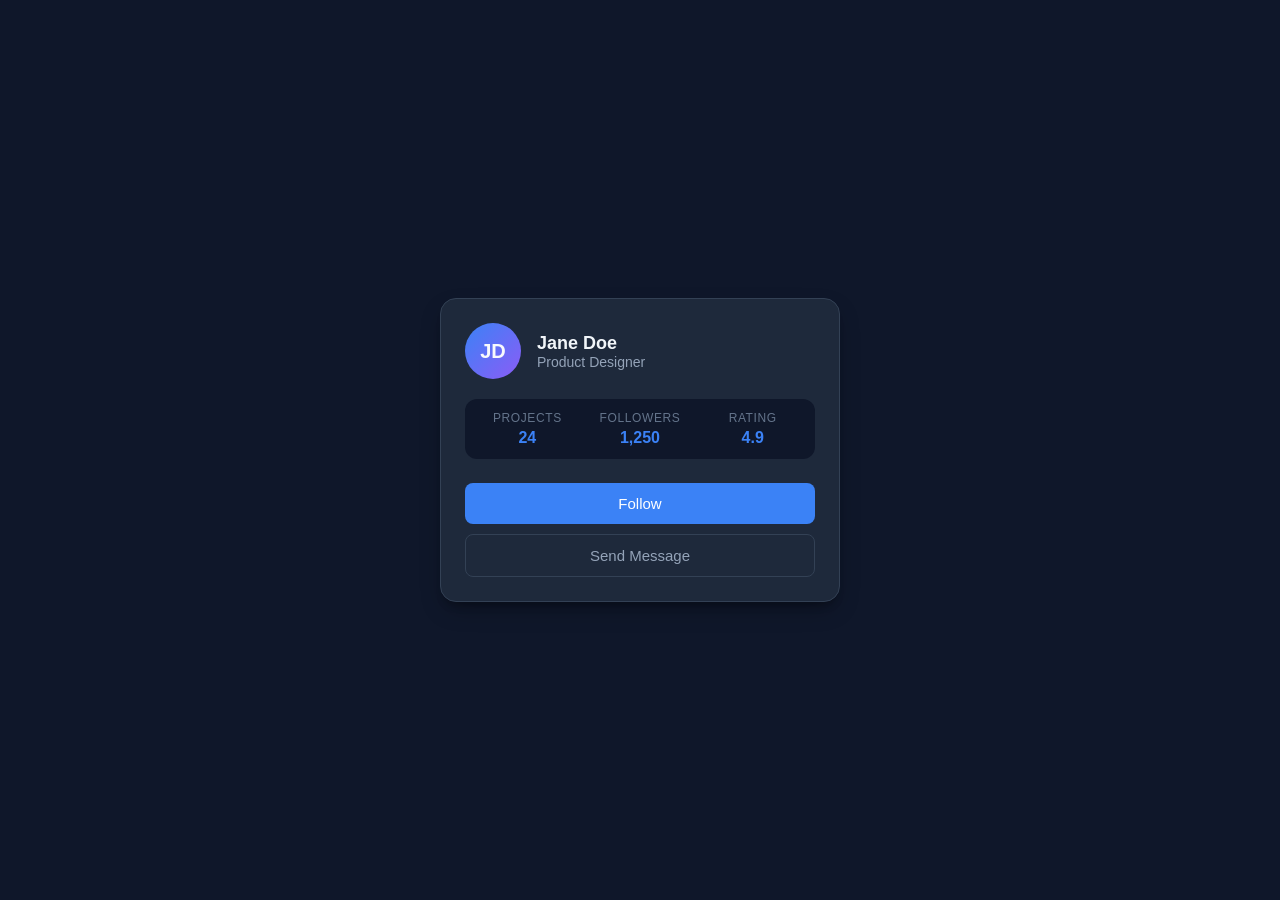
==== index.html @ aef6914f "added css and js" ====
<!DOCTYPE html>
<html lang="en">
<head>
  <meta charset="UTF-8">
  <meta name="viewport" content="width=device-width, initial-scale=1.0">
  <title>User Profile Dashboard</title>
  <!-- Link to External CSS -->
  <link rel="stylesheet" href="style.css">
</head>
<body>

  <!-- UI Component Card -->
  <div class="card">
    <div class="header">
      <div class="avatar">JD</div>
      <div class="user-info">
        <h2>Jane Doe</h2>
        <p>Product Designer</p>
      </div>
    </div>
    
    <div class="stats">
      <div class="stat-item">
        <span class="stat-label">Projects</span>
        <span class="stat-value">24</span>
      </div>
      <div class="stat-item">
        <span class="stat-label">Followers</span>
        <!-- Added an ID here so JS can update this count dynamically -->
        <span class="stat-value" id="follower-count">1,250</span>
      </div>
      <div class="stat-item">
        <span class="stat-label">Rating</span>
        <span class="stat-value">4.9</span>
      </div>
    </div>

    <div class="actions">
      <button class="btn btn-primary" id="btn-follow">Follow</button>
      <button class="btn btn-secondary" id="btn-message">Send Message</button>
    </div>
  </div>

  <!-- Link to External JavaScript -->
  <script src="script.js"></script>
</body>
</html>
---- style.css ----
/* Reset and Core Styles */
* {
  box-sizing: border-box;
  margin: 0;
  padding: 0;
}

body {
  font-family: -apple-system, BlinkMacSystemFont, "Segoe UI", Roboto, Helvetica, Arial, sans-serif;
  background-color: #0f172a; /* Deep slate background */
  color: #f8fafc;
  display: flex;
  justify-content: center;
  align-items: center;
  min-height: 100vh;
  padding: 20px;
}

/* Glassmorphism Dashboard Card */
.card {
  background-color: #1e293b; /* Dark slate card body */
  border: 1px solid #334155;
  border-radius: 16px;
  padding: 24px;
  width: 100%;
  max-width: 400px;
  box-shadow: 0 10px 25px -5px rgba(0, 0, 0, 0.3), 0 8px 10px -6px rgba(0, 0, 0, 0.3);
}

/* Profile Header */
.header {
  display: flex;
  align-items: center;
  gap: 16px;
  margin-bottom: 20px;
}

.avatar {
  width: 56px;
  height: 56px;
  border-radius: 50%;
  background: linear-gradient(135deg, #3b82f6, #8b5cf6); /* Blue to purple gradient placeholder */
  display: flex;
  align-items: center;
  justify-content: center;
  font-weight: bold;
  font-size: 1.25rem;
}

.user-info h2 {
  font-size: 1.125rem;
  font-weight: 600;
  color: #f1f5f9;
}

.user-info p {
  font-size: 0.875rem;
  color: #94a3b8;
}

/* Quick Stats Section */
.stats {
  display: grid;
  grid-template-columns: repeat(3, 1fr);
  gap: 12px;
  background-color: #0f172a;
  padding: 12px;
  border-radius: 12px;
  margin-bottom: 24px;
  text-align: center;
}

.stat-item span {
  display: block;
}

.stat-label {
  font-size: 0.75rem;
  color: #64748b;
  text-transform: uppercase;
  letter-spacing: 0.05em;
  margin-bottom: 4px;
}

.stat-value {
  font-size: 1rem;
  font-weight: 700;
  color: #3b82f6;
  transition: color 0.3s ease;
}

/* Action Buttons */
.actions {
  display: flex;
  flex-direction: column;
  gap: 10px;
}

.btn {
  font-family: inherit;
  font-size: 0.938rem;
  font-weight: 500;
  padding: 12px 24px;
  border: none;
  border-radius: 8px;
  cursor: pointer;
  transition: all 0.2s ease;
  text-align: center;
}

.btn-primary {
  background-color: #3b82f6;
  color: white;
}

.btn-primary:hover {
  background-color: #2563eb;
  transform: translateY(-1px);
}

/* Following state class triggered by JS */
.btn-primary.following {
  background-color: #10b981; /* Green success color */
}
.btn-primary.following:hover {
  background-color: #059669;
}

.btn-secondary {
  background-color: transparent;
  color: #94a3b8;
  border: 1px solid #334155;
}

.btn-secondary:hover {
  background-color: #334155;
  color: #f1f5f9;
}
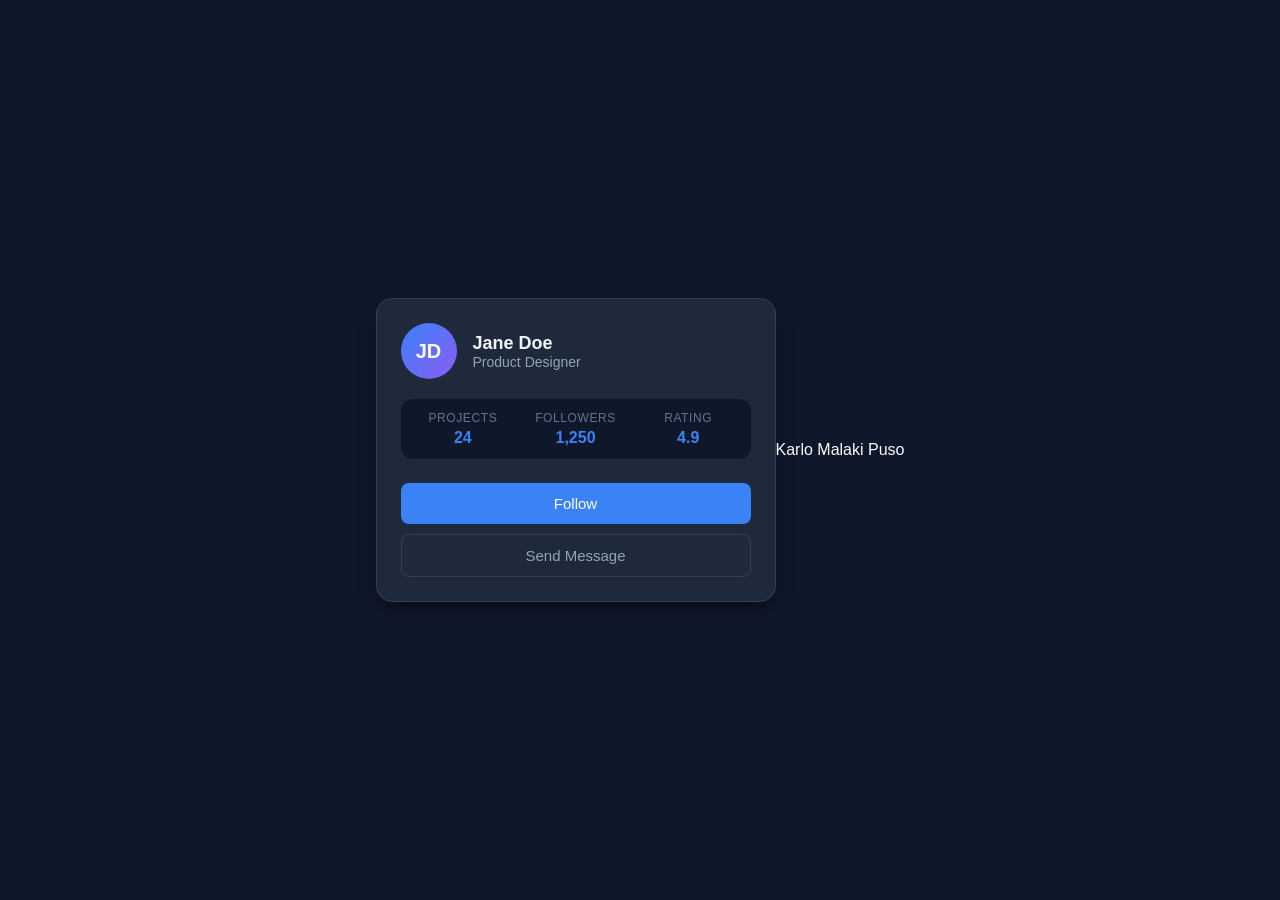
==== commit a3d92abd: "Karlo" ====
--- a/index.html
+++ b/index.html
@@ -41,6 +41,8 @@
     </div>
   </div>
 
+  <p>Karlo Malaki Puso</p>
+
   <!-- Link to External JavaScript -->
   <script src="script.js"></script>
 </body>
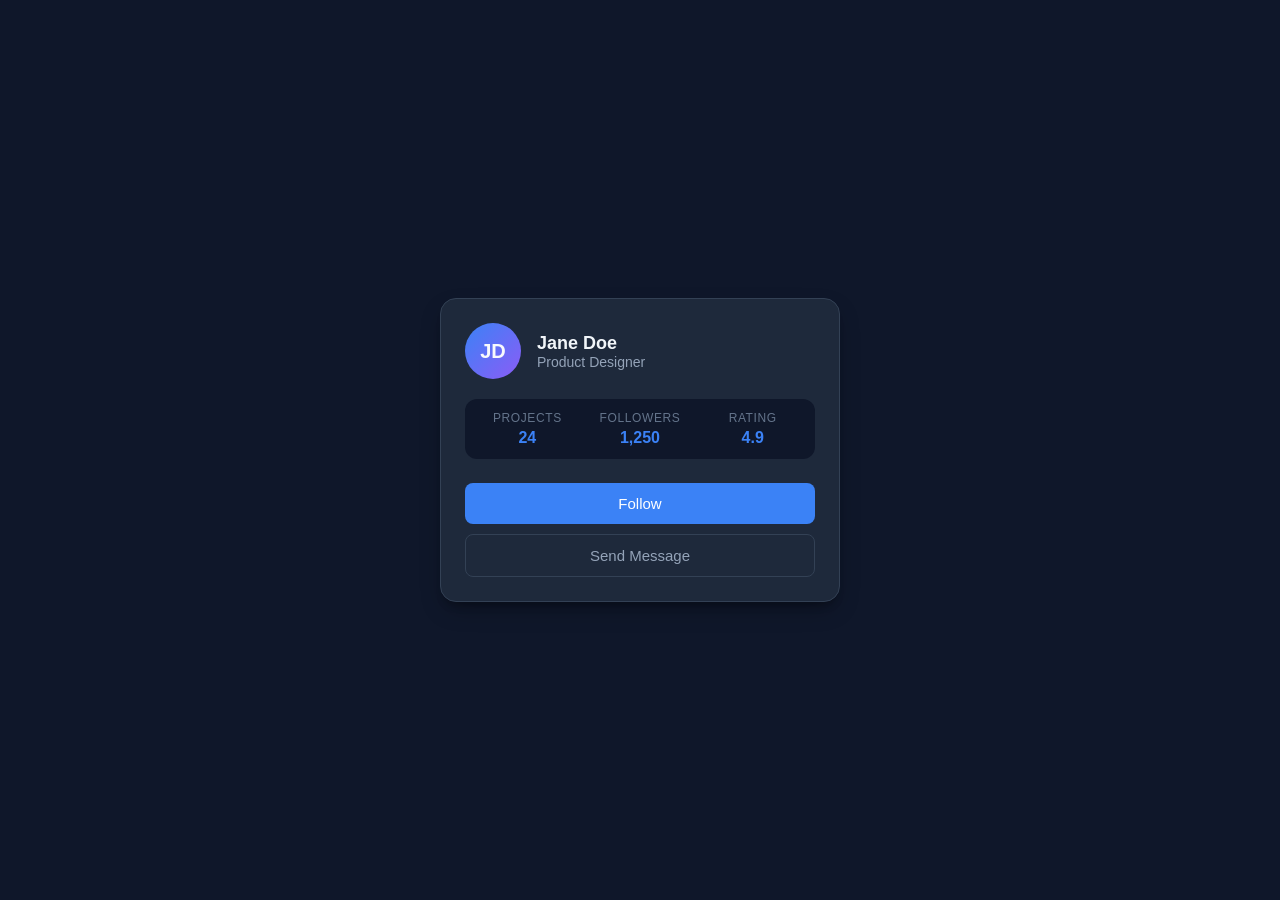
==== commit 9dc72f47: "TEST COMMIT" ====
--- a/index.html
+++ b/index.html
@@ -41,9 +41,7 @@
     </div>
   </div>
 
-  <p>Karlo Malaki Puso</p>
-
-  <!-- Link to External JavaScript -->
+ 
   <script src="script.js"></script>
 </body>
 </html>
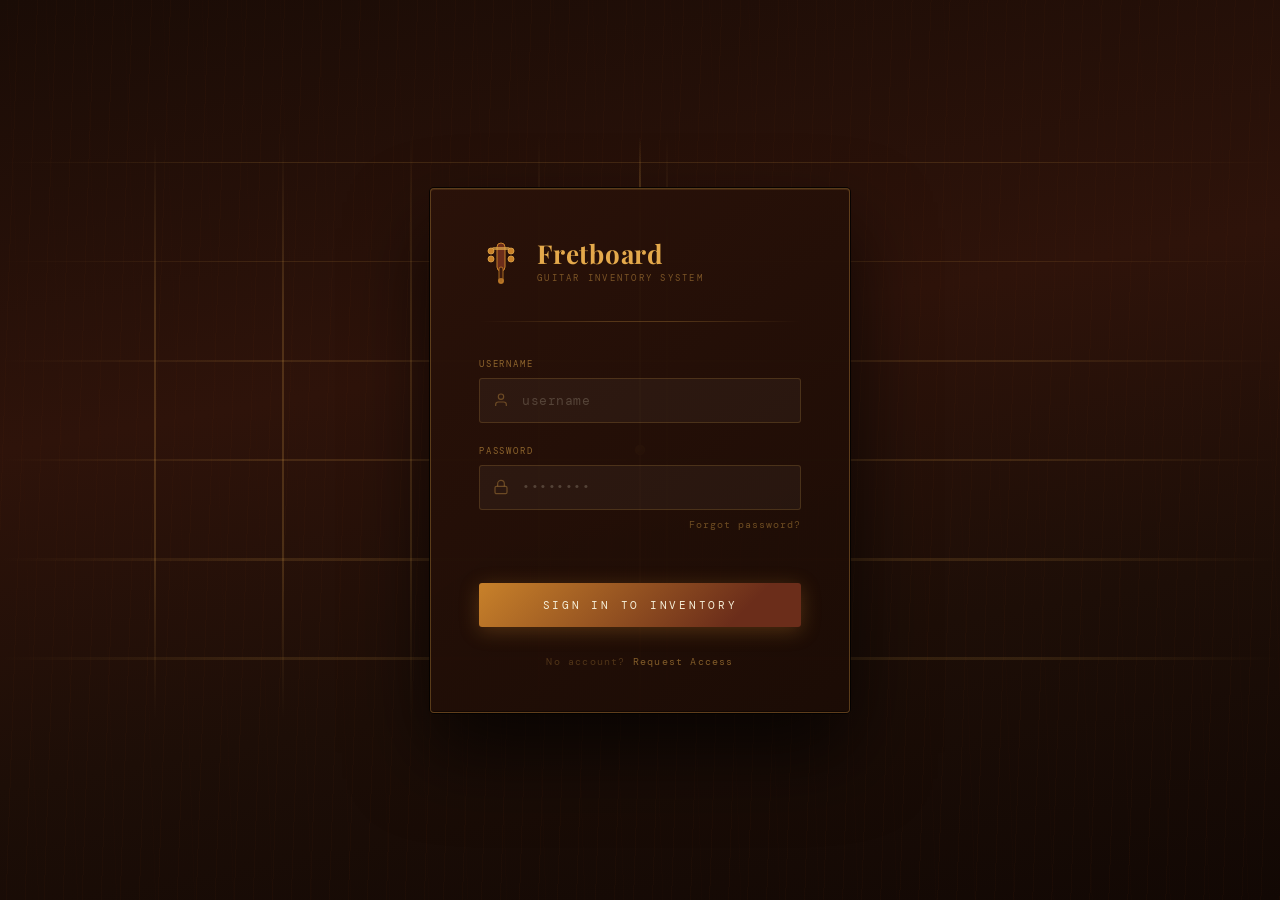
==== commit c3d6bc67: "LUH adad" ====
--- a/index.html
+++ b/index.html
@@ -1,47 +1,416 @@
 <!DOCTYPE html>
 <html lang="en">
 <head>
-  <meta charset="UTF-8">
-  <meta name="viewport" content="width=device-width, initial-scale=1.0">
-  <title>User Profile Dashboard</title>
-  <!-- Link to External CSS -->
-  <link rel="stylesheet" href="style.css">
+  <meta charset="UTF-8" />
+  <meta name="viewport" content="width=device-width, initial-scale=1.0" />
+  <title>Fretboard — Guitar Inventory</title>
+  <link href="https://fonts.googleapis.com/css2?family=Playfair+Display:ital,wght@0,400;0,700;1,400&family=DM+Mono:wght@300;400;500&display=swap" rel="stylesheet" />
+  <style>
+    :root {
+      --mahogany: #3b1a0e;
+      --rosewood: #6b2d1a;
+      --amber: #c8812a;
+      --gold: #e4a94b;
+      --cream: #f5eed8;
+      --parchment: #ede0c4;
+      --dark: #1a0c06;
+      --string: rgba(228, 169, 75, 0.25);
+    }
+
+    *, *::before, *::after { box-sizing: border-box; margin: 0; padding: 0; }
+
+    body {
+      min-height: 100vh;
+      background-color: var(--dark);
+      font-family: 'DM Mono', monospace;
+      display: flex;
+      align-items: center;
+      justify-content: center;
+      overflow: hidden;
+      position: relative;
+    }
+
+    /* ─── Wood grain background ─── */
+    .bg {
+      position: fixed;
+      inset: 0;
+      background:
+        repeating-linear-gradient(
+          92deg,
+          transparent 0px, transparent 18px,
+          rgba(90,40,10,0.08) 18px, rgba(90,40,10,0.08) 19px
+        ),
+        repeating-linear-gradient(
+          88deg,
+          transparent 0px, transparent 38px,
+          rgba(60,20,5,0.06) 38px, rgba(60,20,5,0.06) 39px
+        ),
+        linear-gradient(170deg, #1a0c06 0%, #2e130a 40%, #1d0e07 70%, #120804 100%);
+      z-index: 0;
+    }
+
+    /* ─── Guitar strings (horizontal) ─── */
+    .strings {
+      position: fixed;
+      inset: 0;
+      z-index: 1;
+      pointer-events: none;
+    }
+    .string {
+      position: absolute;
+      left: 0; right: 0;
+      height: 1px;
+      background: linear-gradient(90deg, transparent 0%, var(--string) 20%, var(--string) 80%, transparent 100%);
+      transform-origin: center;
+    }
+    .string:nth-child(1) { top: 18%; opacity: 0.6; }
+    .string:nth-child(2) { top: 29%; opacity: 0.5; }
+    .string:nth-child(3) { top: 40%; opacity: 0.5; height: 1.5px; }
+    .string:nth-child(4) { top: 51%; opacity: 0.6; height: 2px; }
+    .string:nth-child(5) { top: 62%; opacity: 0.55; height: 2.5px; }
+    .string:nth-child(6) { top: 73%; opacity: 0.5; height: 3px; }
+
+    /* ─── Fret markers ─── */
+    .fret {
+      position: fixed;
+      top: 15%;
+      bottom: 20%;
+      width: 2px;
+      background: linear-gradient(180deg, transparent, rgba(228,169,75,0.2) 30%, rgba(228,169,75,0.2) 70%, transparent);
+      z-index: 1;
+    }
+    .fret:nth-child(7)  { left: 12%; }
+    .fret:nth-child(8)  { left: 22%; }
+    .fret:nth-child(9)  { left: 32%; }
+    .fret:nth-child(10) { left: 42%; }
+    .fret:nth-child(11) { left: 52%; }
+    .fret:nth-child(12) { left: 62%; }
+    .fret:nth-child(13) { left: 72%; }
+    .fret:nth-child(14) { left: 82%; }
+    .fret:nth-child(15) { left: 91%; }
+
+    /* ─── Inlay dot ─── */
+    .inlay {
+      position: fixed;
+      width: 10px; height: 10px;
+      border-radius: 50%;
+      background: radial-gradient(circle at 35% 35%, rgba(228,169,75,0.5), rgba(200,129,42,0.15));
+      border: 1px solid rgba(228,169,75,0.2);
+      z-index: 1;
+    }
+    .inlay:nth-child(16) { left: 36.5%; top: 44%; }
+    .inlay:nth-child(17) { left: 56.5%; top: 44%; }
+    .inlay:nth-child(18) { left: 66.5%; top: 38%; }
+    .inlay:nth-child(19) { left: 66.5%; top: 50%; }
+
+    /* ─── Card ─── */
+    .card {
+      position: relative;
+      z-index: 10;
+      width: 420px;
+      background: linear-gradient(145deg, rgba(42,18,9,0.97), rgba(28,12,5,0.98));
+      border: 1px solid rgba(228,169,75,0.3);
+      border-radius: 4px;
+      padding: 52px 48px 44px;
+      box-shadow:
+        0 0 0 1px rgba(0,0,0,0.8),
+        0 40px 80px rgba(0,0,0,0.7),
+        inset 0 1px 0 rgba(228,169,75,0.15),
+        inset 0 -1px 0 rgba(0,0,0,0.4);
+      animation: cardIn 0.8s cubic-bezier(0.16, 1, 0.3, 1) both;
+    }
+
+    @keyframes cardIn {
+      from { opacity: 0; transform: translateY(24px) scale(0.97); }
+      to   { opacity: 1; transform: translateY(0)    scale(1); }
+    }
+
+    /* ─── Header ─── */
+    .logo-row {
+      display: flex;
+      align-items: center;
+      gap: 14px;
+      margin-bottom: 36px;
+    }
+
+    .logo-icon {
+      width: 44px;
+      height: 44px;
+      flex-shrink: 0;
+    }
+
+    .brand {
+      display: flex;
+      flex-direction: column;
+    }
+    .brand-name {
+      font-family: 'Playfair Display', serif;
+      font-size: 26px;
+      font-weight: 700;
+      color: var(--gold);
+      letter-spacing: 0.03em;
+      line-height: 1;
+    }
+    .brand-sub {
+      font-size: 9px;
+      color: rgba(228,169,75,0.45);
+      letter-spacing: 0.25em;
+      text-transform: uppercase;
+      margin-top: 5px;
+    }
+
+    /* ─── Divider ─── */
+    .divider {
+      height: 1px;
+      background: linear-gradient(90deg, transparent, rgba(228,169,75,0.25) 40%, rgba(228,169,75,0.25) 60%, transparent);
+      margin-bottom: 36px;
+    }
+
+    /* ─── Form ─── */
+    .field {
+      margin-bottom: 22px;
+    }
+    label {
+      display: block;
+      font-size: 9px;
+      letter-spacing: 0.2em;
+      text-transform: uppercase;
+      color: rgba(228,169,75,0.55);
+      margin-bottom: 8px;
+    }
+    .input-wrap {
+      position: relative;
+    }
+    .input-wrap svg {
+      position: absolute;
+      left: 14px;
+      top: 50%;
+      transform: translateY(-50%);
+      width: 16px;
+      height: 16px;
+      color: rgba(228,169,75,0.35);
+      transition: color 0.2s;
+    }
+    input {
+      width: 100%;
+      padding: 13px 14px 13px 42px;
+      background: rgba(255,255,255,0.04);
+      border: 1px solid rgba(228,169,75,0.18);
+      border-radius: 3px;
+      color: var(--cream);
+      font-family: 'DM Mono', monospace;
+      font-size: 13px;
+      outline: none;
+      transition: border-color 0.2s, background 0.2s, box-shadow 0.2s;
+      letter-spacing: 0.04em;
+    }
+    input::placeholder { color: rgba(245,238,216,0.2); }
+    input:focus {
+      border-color: rgba(228,169,75,0.5);
+      background: rgba(255,255,255,0.07);
+      box-shadow: 0 0 0 3px rgba(228,169,75,0.07);
+    }
+    input:focus + svg,
+    .input-wrap:focus-within svg { color: rgba(228,169,75,0.7); }
+
+    
+    .input-wrap input { order: 0; }
+    .input-wrap svg   { order: 1; }
+
+    .forgot {
+      display: block;
+      text-align: right;
+      font-size: 10px;
+      letter-spacing: 0.1em;
+      color: rgba(228,169,75,0.4);
+      text-decoration: none;
+      margin-top: 8px;
+      transition: color 0.2s;
+    }
+    .forgot:hover { color: var(--gold); }
+
+    /* ─── Button ─── */
+    .btn {
+      width: 100%;
+      margin-top: 30px;
+      padding: 15px;
+      background: linear-gradient(135deg, var(--amber), var(--rosewood) 80%);
+      border: none;
+      border-radius: 3px;
+      color: var(--cream);
+      font-family: 'DM Mono', monospace;
+      font-size: 11px;
+      letter-spacing: 0.25em;
+      text-transform: uppercase;
+      cursor: pointer;
+      position: relative;
+      overflow: hidden;
+      transition: opacity 0.2s, transform 0.15s;
+      box-shadow: 0 4px 20px rgba(200,129,42,0.3);
+    }
+    .btn::before {
+      content: '';
+      position: absolute;
+      inset: 0;
+      background: linear-gradient(135deg, rgba(255,255,255,0.12), transparent);
+      opacity: 0;
+      transition: opacity 0.2s;
+    }
+    .btn:hover { opacity: 0.92; transform: translateY(-1px); }
+    .btn:hover::before { opacity: 1; }
+    .btn:active { transform: translateY(0); opacity: 1; }
+
+    /* ─── Footer ─── */
+    .card-footer {
+      margin-top: 28px;
+      text-align: center;
+      font-size: 10px;
+      letter-spacing: 0.12em;
+      color: rgba(228,169,75,0.25);
+    }
+    .card-footer a {
+      color: rgba(228,169,75,0.5);
+      text-decoration: none;
+      transition: color 0.2s;
+    }
+    .card-footer a:hover { color: var(--gold); }
+
+    /* ─── String vibration on focus ─── */
+    @keyframes vibrate {
+      0%,100% { transform: scaleY(1); }
+      20% { transform: scaleY(1.6); }
+      40% { transform: scaleY(0.8); }
+      60% { transform: scaleY(1.3); }
+      80% { transform: scaleY(0.95); }
+    }
+
+    input:focus ~ .vibe-trigger ~ .strings .string:nth-child(3) {
+      animation: vibrate 0.4s ease-out;
+    }
+  </style>
 </head>
 <body>
 
-  <!-- UI Component Card -->
+  <div class="bg"></div>
+
+  <div class="strings">
+    <div class="string"></div>
+    <div class="string"></div>
+    <div class="string"></div>
+    <div class="string"></div>
+    <div class="string"></div>
+    <div class="string"></div>
+  </div>
+
+  <div class="fret"></div>
+  <div class="fret"></div>
+  <div class="fret"></div>
+  <div class="fret"></div>
+  <div class="fret"></div>
+  <div class="fret"></div>
+  <div class="fret"></div>
+  <div class="fret"></div>
+  <div class="fret"></div>
+
+  <div class="inlay"></div>
+  <div class="inlay"></div>
+  <div class="inlay"></div>
+  <div class="inlay"></div>
+
   <div class="card">
-    <div class="header">
-      <div class="avatar">JD</div>
-      <div class="user-info">
-        <h2>Jane Doe</h2>
-        <p>Product Designer</p>
+
+    <div class="logo-row">
+      <!-- Guitar headstock SVG icon -->
+      <svg class="logo-icon" viewBox="0 0 44 44" fill="none" xmlns="http://www.w3.org/2000/svg">
+        <rect x="18" y="2" width="8" height="28" rx="4" fill="#6b2d1a" stroke="#c8812a" stroke-width="1"/>
+        <rect x="20" y="26" width="4" height="16" rx="2" fill="#3b1a0e" stroke="#c8812a" stroke-width="0.8"/>
+        <circle cx="22" cy="40" r="3" fill="#c8812a" opacity="0.8"/>
+        <rect x="13" y="6" width="18" height="3" rx="1.5" fill="#e4a94b" opacity="0.7"/>
+        <!-- Tuning pegs -->
+        <circle cx="12" cy="10" r="3" fill="#c8812a" stroke="#e4a94b" stroke-width="0.8"/>
+        <circle cx="32" cy="10" r="3" fill="#c8812a" stroke="#e4a94b" stroke-width="0.8"/>
+        <circle cx="12" cy="18" r="3" fill="#c8812a" stroke="#e4a94b" stroke-width="0.8"/>
+        <circle cx="32" cy="18" r="3" fill="#c8812a" stroke="#e4a94b" stroke-width="0.8"/>
+      </svg>
+      <div class="brand">
+        <span class="brand-name">Fretboard</span>
+        <span class="brand-sub">Guitar Inventory System</span>
       </div>
     </div>
-    
-    <div class="stats">
-      <div class="stat-item">
-        <span class="stat-label">Projects</span>
-        <span class="stat-value">24</span>
+
+    <div class="divider"></div>
+
+    <form onsubmit="handleLogin(event)">
+      <div class="field">
+        <label for="username">Username</label>
+        <div class="input-wrap">
+          <input
+            id="username"
+            type="text"
+            placeholder="username"
+            autocomplete="username"
+            required
+          />
+          <svg viewBox="0 0 24 24" fill="none" stroke="currentColor" stroke-width="1.8">
+            <path d="M20 21v-2a4 4 0 0 0-4-4H8a4 4 0 0 0-4 4v2"/>
+            <circle cx="12" cy="7" r="4"/>
+          </svg>
+        </div>
       </div>
-      <div class="stat-item">
-        <span class="stat-label">Followers</span>
-        <!-- Added an ID here so JS can update this count dynamically -->
-        <span class="stat-value" id="follower-count">1,250</span>
+
+      <div class="field">
+        <label for="password">Password</label>
+        <div class="input-wrap">
+          <input
+            id="password"
+            type="password"
+            placeholder="••••••••"
+            autocomplete="current-password"
+            required
+          />
+          <svg viewBox="0 0 24 24" fill="none" stroke="currentColor" stroke-width="1.8">
+            <rect x="3" y="11" width="18" height="11" rx="2" ry="2"/>
+            <path d="M7 11V7a5 5 0 0 1 10 0v4"/>
+          </svg>
+        </div>
+        <a href="#" class="forgot">Forgot password?</a>
       </div>
-      <div class="stat-item">
-        <span class="stat-label">Rating</span>
-        <span class="stat-value">4.9</span>
-      </div>
+
+      <button type="submit" class="btn">Sign In to Inventory</button>
+    </form>
+
+    <div class="card-footer">
+      No account? <a href="#">Request Access</a>
     </div>
 
-    <div class="actions">
-      <button class="btn btn-primary" id="btn-follow">Follow</button>
-      <button class="btn btn-secondary" id="btn-message">Send Message</button>
-    </div>
   </div>
 
- 
-  <script src="script.js"></script>
+  <script>
+    function handleLogin(e) {
+      e.preventDefault();
+      const btn = e.target.querySelector('.btn');
+      btn.textContent = 'Tuning in…';
+      btn.style.opacity = '0.7';
+      setTimeout(() => {
+        btn.textContent = 'Sign In to Inventory';
+        btn.style.opacity = '';
+        alert('Login submitted! Connect to your backend to authenticate.');
+      }, 1600);
+    }
+
+    // Subtle string shimmer on hover
+    document.querySelectorAll('.string').forEach((s, i) => {
+      s.addEventListener('mouseenter', () => {
+        s.style.animation = 'none';
+        requestAnimationFrame(() => {
+          s.style.transition = 'opacity 0.3s';
+          s.style.opacity = '0.9';
+        });
+      });
+      s.addEventListener('mouseleave', () => {
+        s.style.opacity = '';
+      });
+    });
+  </script>
 </body>
 </html>
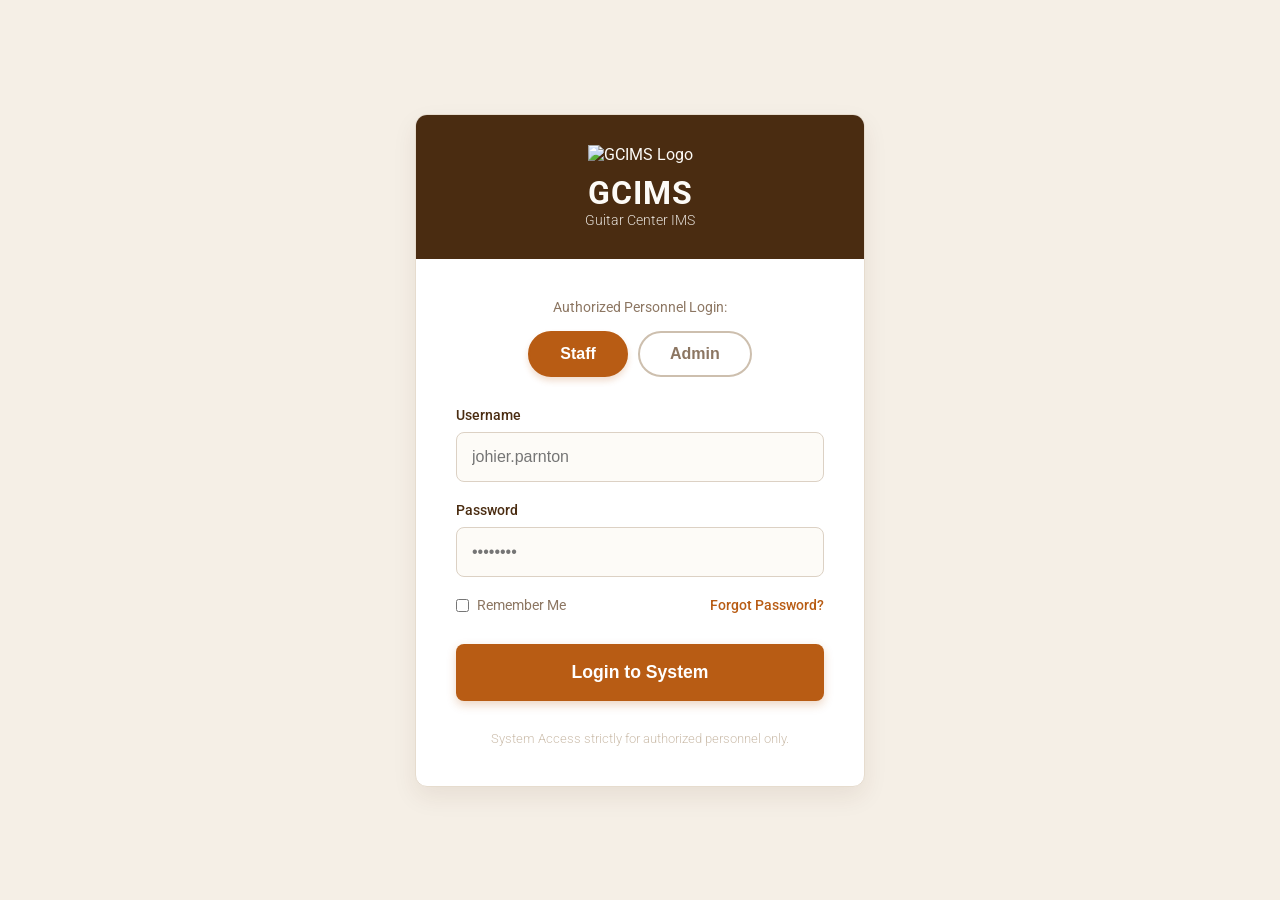
==== commit ba041e5b: "Login Page" ====
--- a/index.html
+++ b/index.html
@@ -1,416 +1,61 @@
 <!DOCTYPE html>
 <html lang="en">
 <head>
-  <meta charset="UTF-8" />
-  <meta name="viewport" content="width=device-width, initial-scale=1.0" />
-  <title>Fretboard — Guitar Inventory</title>
-  <link href="https://fonts.googleapis.com/css2?family=Playfair+Display:ital,wght@0,400;0,700;1,400&family=DM+Mono:wght@300;400;500&display=swap" rel="stylesheet" />
-  <style>
-    :root {
-      --mahogany: #3b1a0e;
-      --rosewood: #6b2d1a;
-      --amber: #c8812a;
-      --gold: #e4a94b;
-      --cream: #f5eed8;
-      --parchment: #ede0c4;
-      --dark: #1a0c06;
-      --string: rgba(228, 169, 75, 0.25);
-    }
-
-    *, *::before, *::after { box-sizing: border-box; margin: 0; padding: 0; }
-
-    body {
-      min-height: 100vh;
-      background-color: var(--dark);
-      font-family: 'DM Mono', monospace;
-      display: flex;
-      align-items: center;
-      justify-content: center;
-      overflow: hidden;
-      position: relative;
-    }
-
-    /* ─── Wood grain background ─── */
-    .bg {
-      position: fixed;
-      inset: 0;
-      background:
-        repeating-linear-gradient(
-          92deg,
-          transparent 0px, transparent 18px,
-          rgba(90,40,10,0.08) 18px, rgba(90,40,10,0.08) 19px
-        ),
-        repeating-linear-gradient(
-          88deg,
-          transparent 0px, transparent 38px,
-          rgba(60,20,5,0.06) 38px, rgba(60,20,5,0.06) 39px
-        ),
-        linear-gradient(170deg, #1a0c06 0%, #2e130a 40%, #1d0e07 70%, #120804 100%);
-      z-index: 0;
-    }
-
-    /* ─── Guitar strings (horizontal) ─── */
-    .strings {
-      position: fixed;
-      inset: 0;
-      z-index: 1;
-      pointer-events: none;
-    }
-    .string {
-      position: absolute;
-      left: 0; right: 0;
-      height: 1px;
-      background: linear-gradient(90deg, transparent 0%, var(--string) 20%, var(--string) 80%, transparent 100%);
-      transform-origin: center;
-    }
-    .string:nth-child(1) { top: 18%; opacity: 0.6; }
-    .string:nth-child(2) { top: 29%; opacity: 0.5; }
-    .string:nth-child(3) { top: 40%; opacity: 0.5; height: 1.5px; }
-    .string:nth-child(4) { top: 51%; opacity: 0.6; height: 2px; }
-    .string:nth-child(5) { top: 62%; opacity: 0.55; height: 2.5px; }
-    .string:nth-child(6) { top: 73%; opacity: 0.5; height: 3px; }
-
-    /* ─── Fret markers ─── */
-    .fret {
-      position: fixed;
-      top: 15%;
-      bottom: 20%;
-      width: 2px;
-      background: linear-gradient(180deg, transparent, rgba(228,169,75,0.2) 30%, rgba(228,169,75,0.2) 70%, transparent);
-      z-index: 1;
-    }
-    .fret:nth-child(7)  { left: 12%; }
-    .fret:nth-child(8)  { left: 22%; }
-    .fret:nth-child(9)  { left: 32%; }
-    .fret:nth-child(10) { left: 42%; }
-    .fret:nth-child(11) { left: 52%; }
-    .fret:nth-child(12) { left: 62%; }
-    .fret:nth-child(13) { left: 72%; }
-    .fret:nth-child(14) { left: 82%; }
-    .fret:nth-child(15) { left: 91%; }
-
-    /* ─── Inlay dot ─── */
-    .inlay {
-      position: fixed;
-      width: 10px; height: 10px;
-      border-radius: 50%;
-      background: radial-gradient(circle at 35% 35%, rgba(228,169,75,0.5), rgba(200,129,42,0.15));
-      border: 1px solid rgba(228,169,75,0.2);
-      z-index: 1;
-    }
-    .inlay:nth-child(16) { left: 36.5%; top: 44%; }
-    .inlay:nth-child(17) { left: 56.5%; top: 44%; }
-    .inlay:nth-child(18) { left: 66.5%; top: 38%; }
-    .inlay:nth-child(19) { left: 66.5%; top: 50%; }
-
-    /* ─── Card ─── */
-    .card {
-      position: relative;
-      z-index: 10;
-      width: 420px;
-      background: linear-gradient(145deg, rgba(42,18,9,0.97), rgba(28,12,5,0.98));
-      border: 1px solid rgba(228,169,75,0.3);
-      border-radius: 4px;
-      padding: 52px 48px 44px;
-      box-shadow:
-        0 0 0 1px rgba(0,0,0,0.8),
-        0 40px 80px rgba(0,0,0,0.7),
-        inset 0 1px 0 rgba(228,169,75,0.15),
-        inset 0 -1px 0 rgba(0,0,0,0.4);
-      animation: cardIn 0.8s cubic-bezier(0.16, 1, 0.3, 1) both;
-    }
-
-    @keyframes cardIn {
-      from { opacity: 0; transform: translateY(24px) scale(0.97); }
-      to   { opacity: 1; transform: translateY(0)    scale(1); }
-    }
-
-    /* ─── Header ─── */
-    .logo-row {
-      display: flex;
-      align-items: center;
-      gap: 14px;
-      margin-bottom: 36px;
-    }
-
-    .logo-icon {
-      width: 44px;
-      height: 44px;
-      flex-shrink: 0;
-    }
-
-    .brand {
-      display: flex;
-      flex-direction: column;
-    }
-    .brand-name {
-      font-family: 'Playfair Display', serif;
-      font-size: 26px;
-      font-weight: 700;
-      color: var(--gold);
-      letter-spacing: 0.03em;
-      line-height: 1;
-    }
-    .brand-sub {
-      font-size: 9px;
-      color: rgba(228,169,75,0.45);
-      letter-spacing: 0.25em;
-      text-transform: uppercase;
-      margin-top: 5px;
-    }
-
-    /* ─── Divider ─── */
-    .divider {
-      height: 1px;
-      background: linear-gradient(90deg, transparent, rgba(228,169,75,0.25) 40%, rgba(228,169,75,0.25) 60%, transparent);
-      margin-bottom: 36px;
-    }
-
-    /* ─── Form ─── */
-    .field {
-      margin-bottom: 22px;
-    }
-    label {
-      display: block;
-      font-size: 9px;
-      letter-spacing: 0.2em;
-      text-transform: uppercase;
-      color: rgba(228,169,75,0.55);
-      margin-bottom: 8px;
-    }
-    .input-wrap {
-      position: relative;
-    }
-    .input-wrap svg {
-      position: absolute;
-      left: 14px;
-      top: 50%;
-      transform: translateY(-50%);
-      width: 16px;
-      height: 16px;
-      color: rgba(228,169,75,0.35);
-      transition: color 0.2s;
-    }
-    input {
-      width: 100%;
-      padding: 13px 14px 13px 42px;
-      background: rgba(255,255,255,0.04);
-      border: 1px solid rgba(228,169,75,0.18);
-      border-radius: 3px;
-      color: var(--cream);
-      font-family: 'DM Mono', monospace;
-      font-size: 13px;
-      outline: none;
-      transition: border-color 0.2s, background 0.2s, box-shadow 0.2s;
-      letter-spacing: 0.04em;
-    }
-    input::placeholder { color: rgba(245,238,216,0.2); }
-    input:focus {
-      border-color: rgba(228,169,75,0.5);
-      background: rgba(255,255,255,0.07);
-      box-shadow: 0 0 0 3px rgba(228,169,75,0.07);
-    }
-    input:focus + svg,
-    .input-wrap:focus-within svg { color: rgba(228,169,75,0.7); }
-
-    
-    .input-wrap input { order: 0; }
-    .input-wrap svg   { order: 1; }
-
-    .forgot {
-      display: block;
-      text-align: right;
-      font-size: 10px;
-      letter-spacing: 0.1em;
-      color: rgba(228,169,75,0.4);
-      text-decoration: none;
-      margin-top: 8px;
-      transition: color 0.2s;
-    }
-    .forgot:hover { color: var(--gold); }
-
-    /* ─── Button ─── */
-    .btn {
-      width: 100%;
-      margin-top: 30px;
-      padding: 15px;
-      background: linear-gradient(135deg, var(--amber), var(--rosewood) 80%);
-      border: none;
-      border-radius: 3px;
-      color: var(--cream);
-      font-family: 'DM Mono', monospace;
-      font-size: 11px;
-      letter-spacing: 0.25em;
-      text-transform: uppercase;
-      cursor: pointer;
-      position: relative;
-      overflow: hidden;
-      transition: opacity 0.2s, transform 0.15s;
-      box-shadow: 0 4px 20px rgba(200,129,42,0.3);
-    }
-    .btn::before {
-      content: '';
-      position: absolute;
-      inset: 0;
-      background: linear-gradient(135deg, rgba(255,255,255,0.12), transparent);
-      opacity: 0;
-      transition: opacity 0.2s;
-    }
-    .btn:hover { opacity: 0.92; transform: translateY(-1px); }
-    .btn:hover::before { opacity: 1; }
-    .btn:active { transform: translateY(0); opacity: 1; }
-
-    /* ─── Footer ─── */
-    .card-footer {
-      margin-top: 28px;
-      text-align: center;
-      font-size: 10px;
-      letter-spacing: 0.12em;
-      color: rgba(228,169,75,0.25);
-    }
-    .card-footer a {
-      color: rgba(228,169,75,0.5);
-      text-decoration: none;
-      transition: color 0.2s;
-    }
-    .card-footer a:hover { color: var(--gold); }
-
-    /* ─── String vibration on focus ─── */
-    @keyframes vibrate {
-      0%,100% { transform: scaleY(1); }
-      20% { transform: scaleY(1.6); }
-      40% { transform: scaleY(0.8); }
-      60% { transform: scaleY(1.3); }
-      80% { transform: scaleY(0.95); }
-    }
-
-    input:focus ~ .vibe-trigger ~ .strings .string:nth-child(3) {
-      animation: vibrate 0.4s ease-out;
-    }
-  </style>
+    <meta charset="UTF-8">
+    <meta name="viewport" content="width=device-width, initial-scale=1.0">
+    <title>GCIMS - Authorized Login</title>
+    <link rel="stylesheet" href="style.css">
+    <link href="https://fonts.googleapis.com/css2?family=Roboto:wght@300;400;700&display=swap" rel="stylesheet">
 </head>
 <body>
 
-  <div class="bg"></div>
+<div class="login-page-container">
+    <div class="login-wrapper">
+        
+        <div class="login-header">
+            <img src="guitar_logo.png" alt="GCIMS Logo" class="guitar-icon">
+            <h1>GCIMS</h1>
+            <p>Guitar Center IMS</p>
+        </div>
 
-  <div class="strings">
-    <div class="string"></div>
-    <div class="string"></div>
-    <div class="string"></div>
-    <div class="string"></div>
-    <div class="string"></div>
-    <div class="string"></div>
-  </div>
+        <div class="login-form-box">
+            
+            <div class="role-selector">
+                <p>Authorized Personnel Login:</p>
+                <div class="role-buttons">
+                    <button type="button" class="role-btn active" id="staff-role" onclick="setRole('Staff')">Staff</button>
+                    <button type="button" class="role-btn" id="admin-role" onclick="setRole('Admin')">Admin</button>
+                </div>
+            </div>
 
-  <div class="fret"></div>
-  <div class="fret"></div>
-  <div class="fret"></div>
-  <div class="fret"></div>
-  <div class="fret"></div>
-  <div class="fret"></div>
-  <div class="fret"></div>
-  <div class="fret"></div>
-  <div class="fret"></div>
+            <form id="gcims-login-form">
+                <input type="hidden" id="selected-role" value="Staff">
+                
+                <div class="input-group">
+                    <label for="username">Username</label>
+                    <input type="text" id="username" placeholder="johier.parnton" required>
+                </div>
+                
+                <div class="input-group">
+                    <label for="password">Password</label>
+                    <input type="password" id="password" placeholder="••••••••" required>
+                </div>
 
-  <div class="inlay"></div>
-  <div class="inlay"></div>
-  <div class="inlay"></div>
-  <div class="inlay"></div>
+                <div class="form-actions">
+                    <label class="remember-me">
+                        <input type="checkbox"> Remember Me
+                    </label>
+                    <a href="#" class="forgot-pass">Forgot Password?</a>
+                </div>
 
-  <div class="card">
+                <button type="submit" class="submit-btn">Login to System</button>
+            </form>
 
-    <div class="logo-row">
-      <!-- Guitar headstock SVG icon -->
-      <svg class="logo-icon" viewBox="0 0 44 44" fill="none" xmlns="http://www.w3.org/2000/svg">
-        <rect x="18" y="2" width="8" height="28" rx="4" fill="#6b2d1a" stroke="#c8812a" stroke-width="1"/>
-        <rect x="20" y="26" width="4" height="16" rx="2" fill="#3b1a0e" stroke="#c8812a" stroke-width="0.8"/>
-        <circle cx="22" cy="40" r="3" fill="#c8812a" opacity="0.8"/>
-        <rect x="13" y="6" width="18" height="3" rx="1.5" fill="#e4a94b" opacity="0.7"/>
-        <!-- Tuning pegs -->
-        <circle cx="12" cy="10" r="3" fill="#c8812a" stroke="#e4a94b" stroke-width="0.8"/>
-        <circle cx="32" cy="10" r="3" fill="#c8812a" stroke="#e4a94b" stroke-width="0.8"/>
-        <circle cx="12" cy="18" r="3" fill="#c8812a" stroke="#e4a94b" stroke-width="0.8"/>
-        <circle cx="32" cy="18" r="3" fill="#c8812a" stroke="#e4a94b" stroke-width="0.8"/>
-      </svg>
-      <div class="brand">
-        <span class="brand-name">Fretboard</span>
-        <span class="brand-sub">Guitar Inventory System</span>
-      </div>
+            <p class="login-footer">System Access strictly for authorized personnel only.</p>
+        </div>
     </div>
+</div>
 
-    <div class="divider"></div>
-
-    <form onsubmit="handleLogin(event)">
-      <div class="field">
-        <label for="username">Username</label>
-        <div class="input-wrap">
-          <input
-            id="username"
-            type="text"
-            placeholder="username"
-            autocomplete="username"
-            required
-          />
-          <svg viewBox="0 0 24 24" fill="none" stroke="currentColor" stroke-width="1.8">
-            <path d="M20 21v-2a4 4 0 0 0-4-4H8a4 4 0 0 0-4 4v2"/>
-            <circle cx="12" cy="7" r="4"/>
-          </svg>
-        </div>
-      </div>
-
-      <div class="field">
-        <label for="password">Password</label>
-        <div class="input-wrap">
-          <input
-            id="password"
-            type="password"
-            placeholder="••••••••"
-            autocomplete="current-password"
-            required
-          />
-          <svg viewBox="0 0 24 24" fill="none" stroke="currentColor" stroke-width="1.8">
-            <rect x="3" y="11" width="18" height="11" rx="2" ry="2"/>
-            <path d="M7 11V7a5 5 0 0 1 10 0v4"/>
-          </svg>
-        </div>
-        <a href="#" class="forgot">Forgot password?</a>
-      </div>
-
-      <button type="submit" class="btn">Sign In to Inventory</button>
-    </form>
-
-    <div class="card-footer">
-      No account? <a href="#">Request Access</a>
-    </div>
-
-  </div>
-
-  <script>
-    function handleLogin(e) {
-      e.preventDefault();
-      const btn = e.target.querySelector('.btn');
-      btn.textContent = 'Tuning in…';
-      btn.style.opacity = '0.7';
-      setTimeout(() => {
-        btn.textContent = 'Sign In to Inventory';
-        btn.style.opacity = '';
-        alert('Login submitted! Connect to your backend to authenticate.');
-      }, 1600);
-    }
-
-    // Subtle string shimmer on hover
-    document.querySelectorAll('.string').forEach((s, i) => {
-      s.addEventListener('mouseenter', () => {
-        s.style.animation = 'none';
-        requestAnimationFrame(() => {
-          s.style.transition = 'opacity 0.3s';
-          s.style.opacity = '0.9';
-        });
-      });
-      s.addEventListener('mouseleave', () => {
-        s.style.opacity = '';
-      });
-    });
-  </script>
+<script src="script.js"></script>
 </body>
 </html>
--- a/style.css
+++ b/style.css
@@ -0,0 +1,191 @@
+/* style.css for GCIMS Login - Brown & Wood Accent Theme */
+
+/* 1. Global Reset & Fonts */
+* {
+    margin: 0;
+    padding: 0;
+    box-sizing: border-box;
+}
+
+body {
+    font-family: 'Roboto', sans-serif;
+    background-color: #f5efe6; /* Almond dust background - warm and inviting */
+    display: flex;
+    justify-content: center;
+    align-items: center;
+    height: 100vh;
+}
+
+/* 2. Main Container */
+.login-page-container {
+    width: 100%;
+    display: flex;
+    justify-content: center;
+    align-items: center;
+}
+
+.login-wrapper {
+    width: 100%;
+    max-width: 450px;
+    background: #ffffff;
+    border-radius: 12px;
+    box-shadow: 0 10px 25px rgba(74, 44, 17, 0.08); /* Custom shadow with a warm brown tint */
+    overflow: hidden;
+    border: 1px solid #e6dcce;
+}
+
+/* 3. Header Styling */
+.login-header {
+    background-color: #4a2c11; /* Rich Mahogany Dark Brown */
+    color: #fdfbf7;
+    padding: 30px;
+    text-align: center;
+}
+
+.guitar-icon {
+    width: 50px;
+    height: 50px;
+    margin-bottom: 10px;
+}
+
+.login-header h1 {
+    font-weight: 700;
+    font-size: 2rem;
+    letter-spacing: 1px;
+}
+
+.login-header p {
+    font-weight: 300;
+    font-size: 0.9rem;
+    opacity: 0.85;
+}
+
+/* 4. Form Styling */
+.login-form-box {
+    padding: 40px;
+}
+
+.role-selector {
+    text-align: center;
+    margin-bottom: 30px;
+}
+
+.role-selector p {
+    color: #8c7662; /* Soft muted vintage brown */
+    font-size: 0.9rem;
+    margin-bottom: 15px;
+}
+
+.role-buttons {
+    display: flex;
+    gap: 10px;
+    justify-content: center;
+}
+
+.role-btn {
+    padding: 12px 30px;
+    border: 2px solid #cdbfae;
+    background: transparent;
+    color: #8c7662;
+    font-size: 1rem;
+    font-weight: 700;
+    cursor: pointer;
+    border-radius: 30px; /* Pill layout */
+    transition: all 0.3s ease;
+}
+
+.role-btn.active {
+    background-color: #b85c14; /* Warm Sunburst Amber Accent */
+    border-color: #b85c14;
+    color: #ffffff;
+    box-shadow: 0 4px 6px rgba(184, 92, 20, 0.2);
+}
+
+/* 5. Input Groups */
+.input-group {
+    margin-bottom: 20px;
+}
+
+.input-group label {
+    display: block;
+    color: #4a2c11; /* Dark wood tones for form typography */
+    font-size: 0.9rem;
+    margin-bottom: 8px;
+    font-weight: 500;
+}
+
+.input-group input {
+    width: 100%;
+    padding: 15px;
+    border: 1px solid #dcd1c4;
+    border-radius: 8px;
+    background-color: #fdfbf7; /* Polished cream input background */
+    font-size: 1rem;
+    color: #331e0b;
+    transition: border 0.3s ease, box-shadow 0.3s ease;
+}
+
+.input-group input:focus {
+    outline: none;
+    border-color: #b85c14; /* Warm Amber Focus */
+    background-color: #ffffff;
+    box-shadow: 0 0 0 3px rgba(184, 92, 20, 0.1);
+}
+
+/* 6. Actions & Buttons */
+.form-actions {
+    display: flex;
+    justify-content: space-between;
+    font-size: 0.9rem;
+    color: #8c7662;
+    margin-bottom: 30px;
+}
+
+.remember-me {
+    display: flex;
+    align-items: center;
+    gap: 8px;
+    cursor: pointer;
+}
+
+.forgot-pass {
+    color: #b85c14; /* Amber links */
+    text-decoration: none;
+    font-weight: 500;
+}
+
+.forgot-pass:hover {
+    text-decoration: underline;
+    color: #91460c;
+}
+
+.submit-btn {
+    width: 100%;
+    padding: 18px;
+    background: #b85c14; /* Warm Amber primary button */
+    color: #ffffff;
+    border: none;
+    border-radius: 8px;
+    font-size: 1.1rem;
+    font-weight: 700;
+    cursor: pointer;
+    box-shadow: 0 4px 10px rgba(184, 92, 20, 0.25);
+    transition: background 0.3s ease, transform 0.1s ease;
+}
+
+.submit-btn:hover {
+    background: #91460c; /* Burnished deeper wood tone on hover */
+}
+
+.submit-btn:active {
+    transform: scale(0.99);
+}
+
+/* 7. Footer */
+.login-footer {
+    text-align: center;
+    color: #cdbfae;
+    font-size: 0.8rem;
+    margin-top: 30px;
+    font-weight: 300;
+}
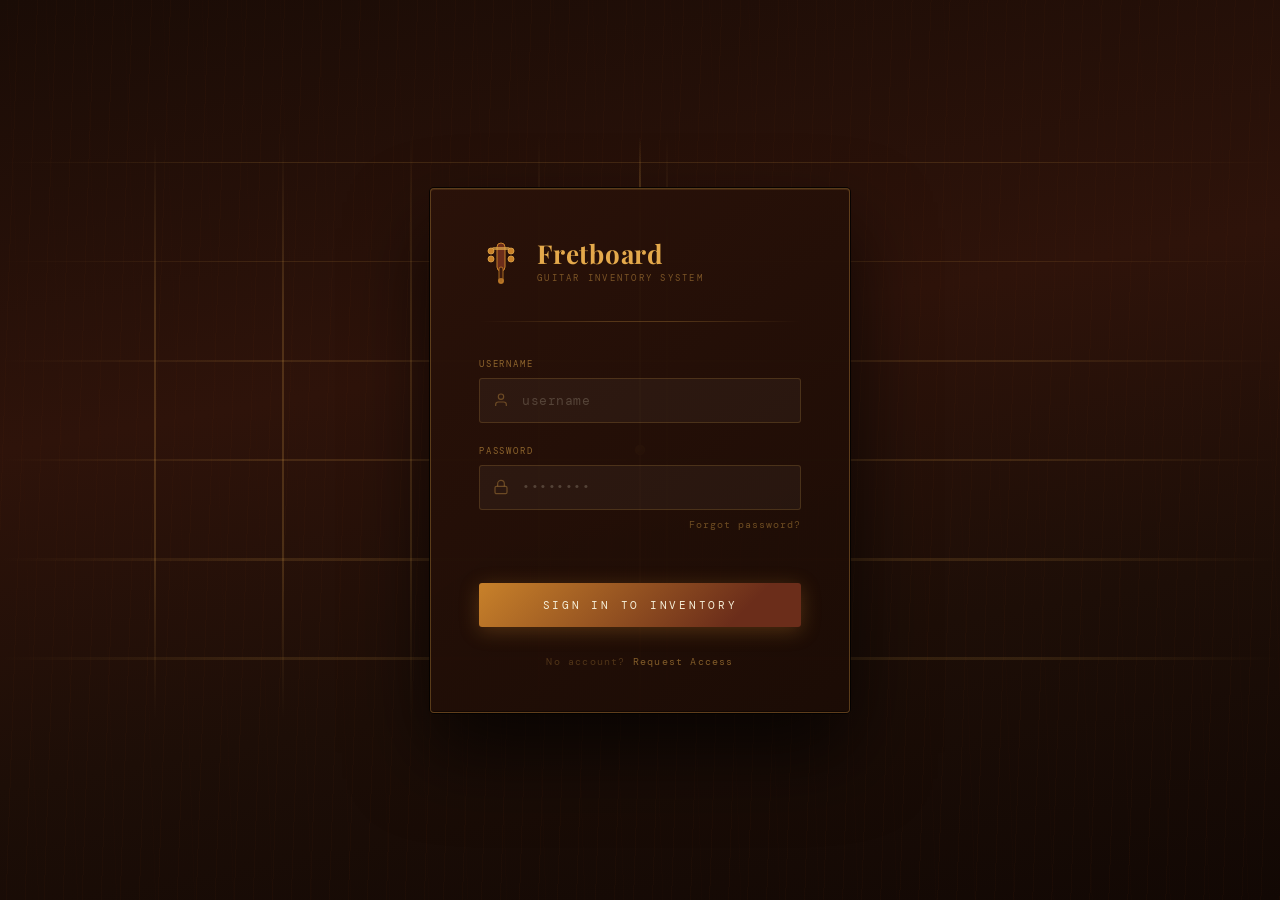
==== commit fe4f86e1: "LOGIN Karlo" ====
--- a/index.html
+++ b/index.html
@@ -1,61 +1,416 @@
 <!DOCTYPE html>
 <html lang="en">
 <head>
-    <meta charset="UTF-8">
-    <meta name="viewport" content="width=device-width, initial-scale=1.0">
-    <title>GCIMS - Authorized Login</title>
-    <link rel="stylesheet" href="style.css">
-    <link href="https://fonts.googleapis.com/css2?family=Roboto:wght@300;400;700&display=swap" rel="stylesheet">
+  <meta charset="UTF-8" />
+  <meta name="viewport" content="width=device-width, initial-scale=1.0" />
+  <title>Fretboard — Guitar Inventory</title>
+  <link href="https://fonts.googleapis.com/css2?family=Playfair+Display:ital,wght@0,400;0,700;1,400&family=DM+Mono:wght@300;400;500&display=swap" rel="stylesheet" />
+  <style>
+    :root {
+      --mahogany: #3b1a0e;
+      --rosewood: #6b2d1a;
+      --amber: #c8812a;
+      --gold: #e4a94b;
+      --cream: #f5eed8;
+      --parchment: #ede0c4;
+      --dark: #1a0c06;
+      --string: rgba(228, 169, 75, 0.25);
+    }
+
+    *, *::before, *::after { box-sizing: border-box; margin: 0; padding: 0; }
+
+    body {
+      min-height: 100vh;
+      background-color: var(--dark);
+      font-family: 'DM Mono', monospace;
+      display: flex;
+      align-items: center;
+      justify-content: center;
+      overflow: hidden;
+      position: relative;
+    }
+
+    /* ─── Wood grain background ─── */
+    .bg {
+      position: fixed;
+      inset: 0;
+      background:
+        repeating-linear-gradient(
+          92deg,
+          transparent 0px, transparent 18px,
+          rgba(90,40,10,0.08) 18px, rgba(90,40,10,0.08) 19px
+        ),
+        repeating-linear-gradient(
+          88deg,
+          transparent 0px, transparent 38px,
+          rgba(60,20,5,0.06) 38px, rgba(60,20,5,0.06) 39px
+        ),
+        linear-gradient(170deg, #1a0c06 0%, #2e130a 40%, #1d0e07 70%, #120804 100%);
+      z-index: 0;
+    }
+
+    /* ─── Guitar strings (horizontal) ─── */
+    .strings {
+      position: fixed;
+      inset: 0;
+      z-index: 1;
+      pointer-events: none;
+    }
+    .string {
+      position: absolute;
+      left: 0; right: 0;
+      height: 1px;
+      background: linear-gradient(90deg, transparent 0%, var(--string) 20%, var(--string) 80%, transparent 100%);
+      transform-origin: center;
+    }
+    .string:nth-child(1) { top: 18%; opacity: 0.6; }
+    .string:nth-child(2) { top: 29%; opacity: 0.5; }
+    .string:nth-child(3) { top: 40%; opacity: 0.5; height: 1.5px; }
+    .string:nth-child(4) { top: 51%; opacity: 0.6; height: 2px; }
+    .string:nth-child(5) { top: 62%; opacity: 0.55; height: 2.5px; }
+    .string:nth-child(6) { top: 73%; opacity: 0.5; height: 3px; }
+
+    /* ─── Fret markers ─── */
+    .fret {
+      position: fixed;
+      top: 15%;
+      bottom: 20%;
+      width: 2px;
+      background: linear-gradient(180deg, transparent, rgba(228,169,75,0.2) 30%, rgba(228,169,75,0.2) 70%, transparent);
+      z-index: 1;
+    }
+    .fret:nth-child(7)  { left: 12%; }
+    .fret:nth-child(8)  { left: 22%; }
+    .fret:nth-child(9)  { left: 32%; }
+    .fret:nth-child(10) { left: 42%; }
+    .fret:nth-child(11) { left: 52%; }
+    .fret:nth-child(12) { left: 62%; }
+    .fret:nth-child(13) { left: 72%; }
+    .fret:nth-child(14) { left: 82%; }
+    .fret:nth-child(15) { left: 91%; }
+
+    /* ─── Inlay dot ─── */
+    .inlay {
+      position: fixed;
+      width: 10px; height: 10px;
+      border-radius: 50%;
+      background: radial-gradient(circle at 35% 35%, rgba(228,169,75,0.5), rgba(200,129,42,0.15));
+      border: 1px solid rgba(228,169,75,0.2);
+      z-index: 1;
+    }
+    .inlay:nth-child(16) { left: 36.5%; top: 44%; }
+    .inlay:nth-child(17) { left: 56.5%; top: 44%; }
+    .inlay:nth-child(18) { left: 66.5%; top: 38%; }
+    .inlay:nth-child(19) { left: 66.5%; top: 50%; }
+
+    /* ─── Card ─── */
+    .card {
+      position: relative;
+      z-index: 10;
+      width: 420px;
+      background: linear-gradient(145deg, rgba(42,18,9,0.97), rgba(28,12,5,0.98));
+      border: 1px solid rgba(228,169,75,0.3);
+      border-radius: 4px;
+      padding: 52px 48px 44px;
+      box-shadow:
+        0 0 0 1px rgba(0,0,0,0.8),
+        0 40px 80px rgba(0,0,0,0.7),
+        inset 0 1px 0 rgba(228,169,75,0.15),
+        inset 0 -1px 0 rgba(0,0,0,0.4);
+      animation: cardIn 0.8s cubic-bezier(0.16, 1, 0.3, 1) both;
+    }
+
+    @keyframes cardIn {
+      from { opacity: 0; transform: translateY(24px) scale(0.97); }
+      to   { opacity: 1; transform: translateY(0)    scale(1); }
+    }
+
+    /* ─── Header ─── */
+    .logo-row {
+      display: flex;
+      align-items: center;
+      gap: 14px;
+      margin-bottom: 36px;
+    }
+
+    .logo-icon {
+      width: 44px;
+      height: 44px;
+      flex-shrink: 0;
+    }
+
+    .brand {
+      display: flex;
+      flex-direction: column;
+    }
+    .brand-name {
+      font-family: 'Playfair Display', serif;
+      font-size: 26px;
+      font-weight: 700;
+      color: var(--gold);
+      letter-spacing: 0.03em;
+      line-height: 1;
+    }
+    .brand-sub {
+      font-size: 9px;
+      color: rgba(228,169,75,0.45);
+      letter-spacing: 0.25em;
+      text-transform: uppercase;
+      margin-top: 5px;
+    }
+
+    /* ─── Divider ─── */
+    .divider {
+      height: 1px;
+      background: linear-gradient(90deg, transparent, rgba(228,169,75,0.25) 40%, rgba(228,169,75,0.25) 60%, transparent);
+      margin-bottom: 36px;
+    }
+
+    /* ─── Form ─── */
+    .field {
+      margin-bottom: 22px;
+    }
+    label {
+      display: block;
+      font-size: 9px;
+      letter-spacing: 0.2em;
+      text-transform: uppercase;
+      color: rgba(228,169,75,0.55);
+      margin-bottom: 8px;
+    }
+    .input-wrap {
+      position: relative;
+    }
+    .input-wrap svg {
+      position: absolute;
+      left: 14px;
+      top: 50%;
+      transform: translateY(-50%);
+      width: 16px;
+      height: 16px;
+      color: rgba(228,169,75,0.35);
+      transition: color 0.2s;
+    }
+    input {
+      width: 100%;
+      padding: 13px 14px 13px 42px;
+      background: rgba(255,255,255,0.04);
+      border: 1px solid rgba(228,169,75,0.18);
+      border-radius: 3px;
+      color: var(--cream);
+      font-family: 'DM Mono', monospace;
+      font-size: 13px;
+      outline: none;
+      transition: border-color 0.2s, background 0.2s, box-shadow 0.2s;
+      letter-spacing: 0.04em;
+    }
+    input::placeholder { color: rgba(245,238,216,0.2); }
+    input:focus {
+      border-color: rgba(228,169,75,0.5);
+      background: rgba(255,255,255,0.07);
+      box-shadow: 0 0 0 3px rgba(228,169,75,0.07);
+    }
+    input:focus + svg,
+    .input-wrap:focus-within svg { color: rgba(228,169,75,0.7); }
+
+    
+    .input-wrap input { order: 0; }
+    .input-wrap svg   { order: 1; }
+
+    .forgot {
+      display: block;
+      text-align: right;
+      font-size: 10px;
+      letter-spacing: 0.1em;
+      color: rgba(228,169,75,0.4);
+      text-decoration: none;
+      margin-top: 8px;
+      transition: color 0.2s;
+    }
+    .forgot:hover { color: var(--gold); }
+
+    /* ─── Button ─── */
+    .btn {
+      width: 100%;
+      margin-top: 30px;
+      padding: 15px;
+      background: linear-gradient(135deg, var(--amber), var(--rosewood) 80%);
+      border: none;
+      border-radius: 3px;
+      color: var(--cream);
+      font-family: 'DM Mono', monospace;
+      font-size: 11px;
+      letter-spacing: 0.25em;
+      text-transform: uppercase;
+      cursor: pointer;
+      position: relative;
+      overflow: hidden;
+      transition: opacity 0.2s, transform 0.15s;
+      box-shadow: 0 4px 20px rgba(200,129,42,0.3);
+    }
+    .btn::before {
+      content: '';
+      position: absolute;
+      inset: 0;
+      background: linear-gradient(135deg, rgba(255,255,255,0.12), transparent);
+      opacity: 0;
+      transition: opacity 0.2s;
+    }
+    .btn:hover { opacity: 0.92; transform: translateY(-1px); }
+    .btn:hover::before { opacity: 1; }
+    .btn:active { transform: translateY(0); opacity: 1; }
+
+    /* ─── Footer ─── */
+    .card-footer {
+      margin-top: 28px;
+      text-align: center;
+      font-size: 10px;
+      letter-spacing: 0.12em;
+      color: rgba(228,169,75,0.25);
+    }
+    .card-footer a {
+      color: rgba(228,169,75,0.5);
+      text-decoration: none;
+      transition: color 0.2s;
+    }
+    .card-footer a:hover { color: var(--gold); }
+
+    /* ─── String vibration on focus ─── */
+    @keyframes vibrate {
+      0%,100% { transform: scaleY(1); }
+      20% { transform: scaleY(1.6); }
+      40% { transform: scaleY(0.8); }
+      60% { transform: scaleY(1.3); }
+      80% { transform: scaleY(0.95); }
+    }
+
+    input:focus ~ .vibe-trigger ~ .strings .string:nth-child(3) {
+      animation: vibrate 0.4s ease-out;
+    }
+  </style>
 </head>
 <body>
 
-<div class="login-page-container">
-    <div class="login-wrapper">
-        
-        <div class="login-header">
-            <img src="guitar_logo.png" alt="GCIMS Logo" class="guitar-icon">
-            <h1>GCIMS</h1>
-            <p>Guitar Center IMS</p>
+  <div class="bg"></div>
+
+  <div class="strings">
+    <div class="string"></div>
+    <div class="string"></div>
+    <div class="string"></div>
+    <div class="string"></div>
+    <div class="string"></div>
+    <div class="string"></div>
+  </div>
+
+  <div class="fret"></div>
+  <div class="fret"></div>
+  <div class="fret"></div>
+  <div class="fret"></div>
+  <div class="fret"></div>
+  <div class="fret"></div>
+  <div class="fret"></div>
+  <div class="fret"></div>
+  <div class="fret"></div>
+
+  <div class="inlay"></div>
+  <div class="inlay"></div>
+  <div class="inlay"></div>
+  <div class="inlay"></div>
+
+  <div class="card">
+
+    <div class="logo-row">
+      <!-- Guitar headstock SVG icon -->
+      <svg class="logo-icon" viewBox="0 0 44 44" fill="none" xmlns="http://www.w3.org/2000/svg">
+        <rect x="18" y="2" width="8" height="28" rx="4" fill="#6b2d1a" stroke="#c8812a" stroke-width="1"/>
+        <rect x="20" y="26" width="4" height="16" rx="2" fill="#3b1a0e" stroke="#c8812a" stroke-width="0.8"/>
+        <circle cx="22" cy="40" r="3" fill="#c8812a" opacity="0.8"/>
+        <rect x="13" y="6" width="18" height="3" rx="1.5" fill="#e4a94b" opacity="0.7"/>
+        <!-- Tuning pegs -->
+        <circle cx="12" cy="10" r="3" fill="#c8812a" stroke="#e4a94b" stroke-width="0.8"/>
+        <circle cx="32" cy="10" r="3" fill="#c8812a" stroke="#e4a94b" stroke-width="0.8"/>
+        <circle cx="12" cy="18" r="3" fill="#c8812a" stroke="#e4a94b" stroke-width="0.8"/>
+        <circle cx="32" cy="18" r="3" fill="#c8812a" stroke="#e4a94b" stroke-width="0.8"/>
+      </svg>
+      <div class="brand">
+        <span class="brand-name">Fretboard</span>
+        <span class="brand-sub">Guitar Inventory System</span>
+      </div>
+    </div>
+
+    <div class="divider"></div>
+
+    <form onsubmit="handleLogin(event)">
+      <div class="field">
+        <label for="username">Username</label>
+        <div class="input-wrap">
+          <input
+            id="username"
+            type="text"
+            placeholder="username"
+            autocomplete="username"
+            required
+          />
+          <svg viewBox="0 0 24 24" fill="none" stroke="currentColor" stroke-width="1.8">
+            <path d="M20 21v-2a4 4 0 0 0-4-4H8a4 4 0 0 0-4 4v2"/>
+            <circle cx="12" cy="7" r="4"/>
+          </svg>
         </div>
-
-        <div class="login-form-box">
-            
-            <div class="role-selector">
-                <p>Authorized Personnel Login:</p>
-                <div class="role-buttons">
-                    <button type="button" class="role-btn active" id="staff-role" onclick="setRole('Staff')">Staff</button>
-                    <button type="button" class="role-btn" id="admin-role" onclick="setRole('Admin')">Admin</button>
-                </div>
-            </div>
-
-            <form id="gcims-login-form">
-                <input type="hidden" id="selected-role" value="Staff">
-                
-                <div class="input-group">
-                    <label for="username">Username</label>
-                    <input type="text" id="username" placeholder="johier.parnton" required>
-                </div>
-                
-                <div class="input-group">
-                    <label for="password">Password</label>
-                    <input type="password" id="password" placeholder="••••••••" required>
-                </div>
-
-                <div class="form-actions">
-                    <label class="remember-me">
-                        <input type="checkbox"> Remember Me
-                    </label>
-                    <a href="#" class="forgot-pass">Forgot Password?</a>
-                </div>
-
-                <button type="submit" class="submit-btn">Login to System</button>
-            </form>
-
-            <p class="login-footer">System Access strictly for authorized personnel only.</p>
+      </div>
+
+      <div class="field">
+        <label for="password">Password</label>
+        <div class="input-wrap">
+          <input
+            id="password"
+            type="password"
+            placeholder="••••••••"
+            autocomplete="current-password"
+            required
+          />
+          <svg viewBox="0 0 24 24" fill="none" stroke="currentColor" stroke-width="1.8">
+            <rect x="3" y="11" width="18" height="11" rx="2" ry="2"/>
+            <path d="M7 11V7a5 5 0 0 1 10 0v4"/>
+          </svg>
         </div>
+        <a href="#" class="forgot">Forgot password?</a>
+      </div>
+
+      <button type="submit" class="btn">Sign In to Inventory</button>
+    </form>
+
+    <div class="card-footer">
+      No account? <a href="#">Request Access</a>
     </div>
-</div>
-
-<script src="script.js"></script>
+
+  </div>
+
+  <script>
+    function handleLogin(e) {
+      e.preventDefault();
+      const btn = e.target.querySelector('.btn');
+      btn.textContent = 'Tuning in…';
+      btn.style.opacity = '0.7';
+      setTimeout(() => {
+        btn.textContent = 'Sign In to Inventory';
+        btn.style.opacity = '';
+        alert('Login submitted! Connect to your backend to authenticate.');
+      }, 1600);
+    }
+
+    // Subtle string shimmer on hover
+    document.querySelectorAll('.string').forEach((s, i) => {
+      s.addEventListener('mouseenter', () => {
+        s.style.animation = 'none';
+        requestAnimationFrame(() => {
+          s.style.transition = 'opacity 0.3s';
+          s.style.opacity = '0.9';
+        });
+      });
+      s.addEventListener('mouseleave', () => {
+        s.style.opacity = '';
+      });
+    });
+  </script>
 </body>
 </html>
